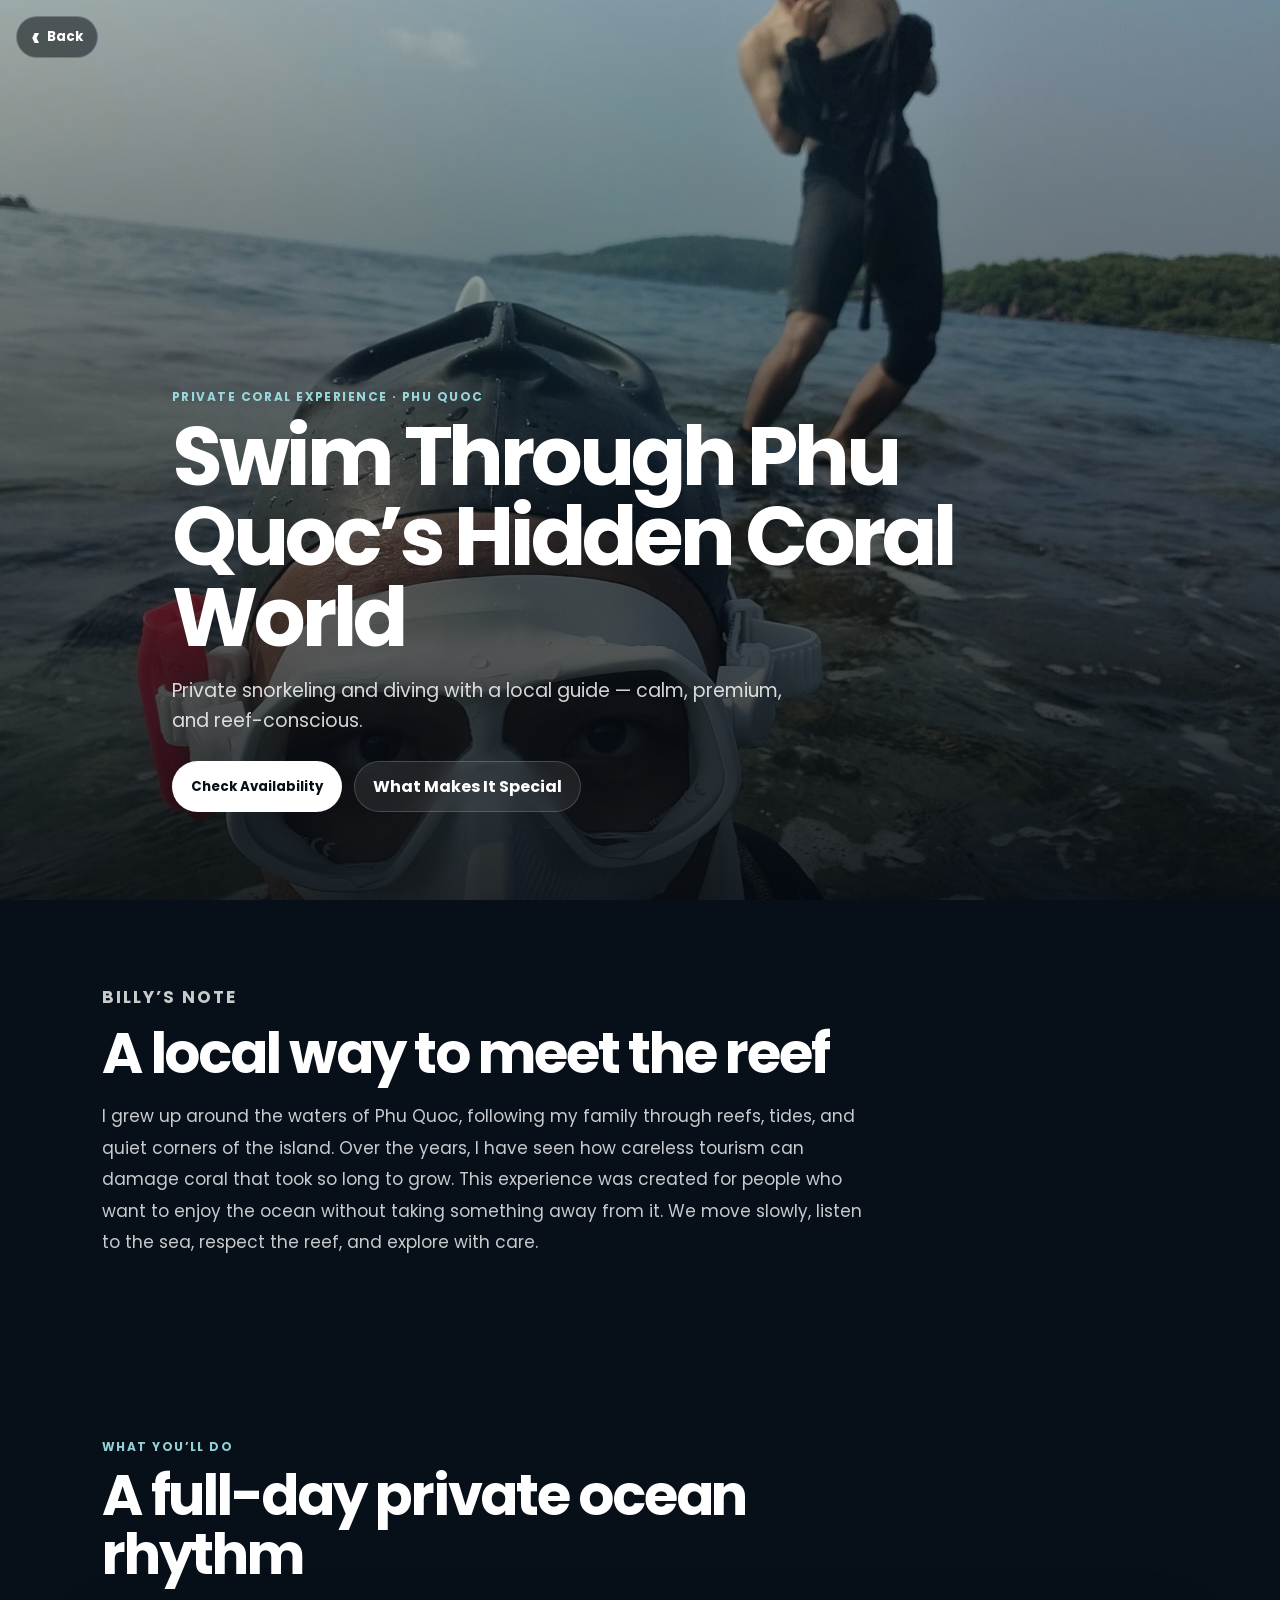
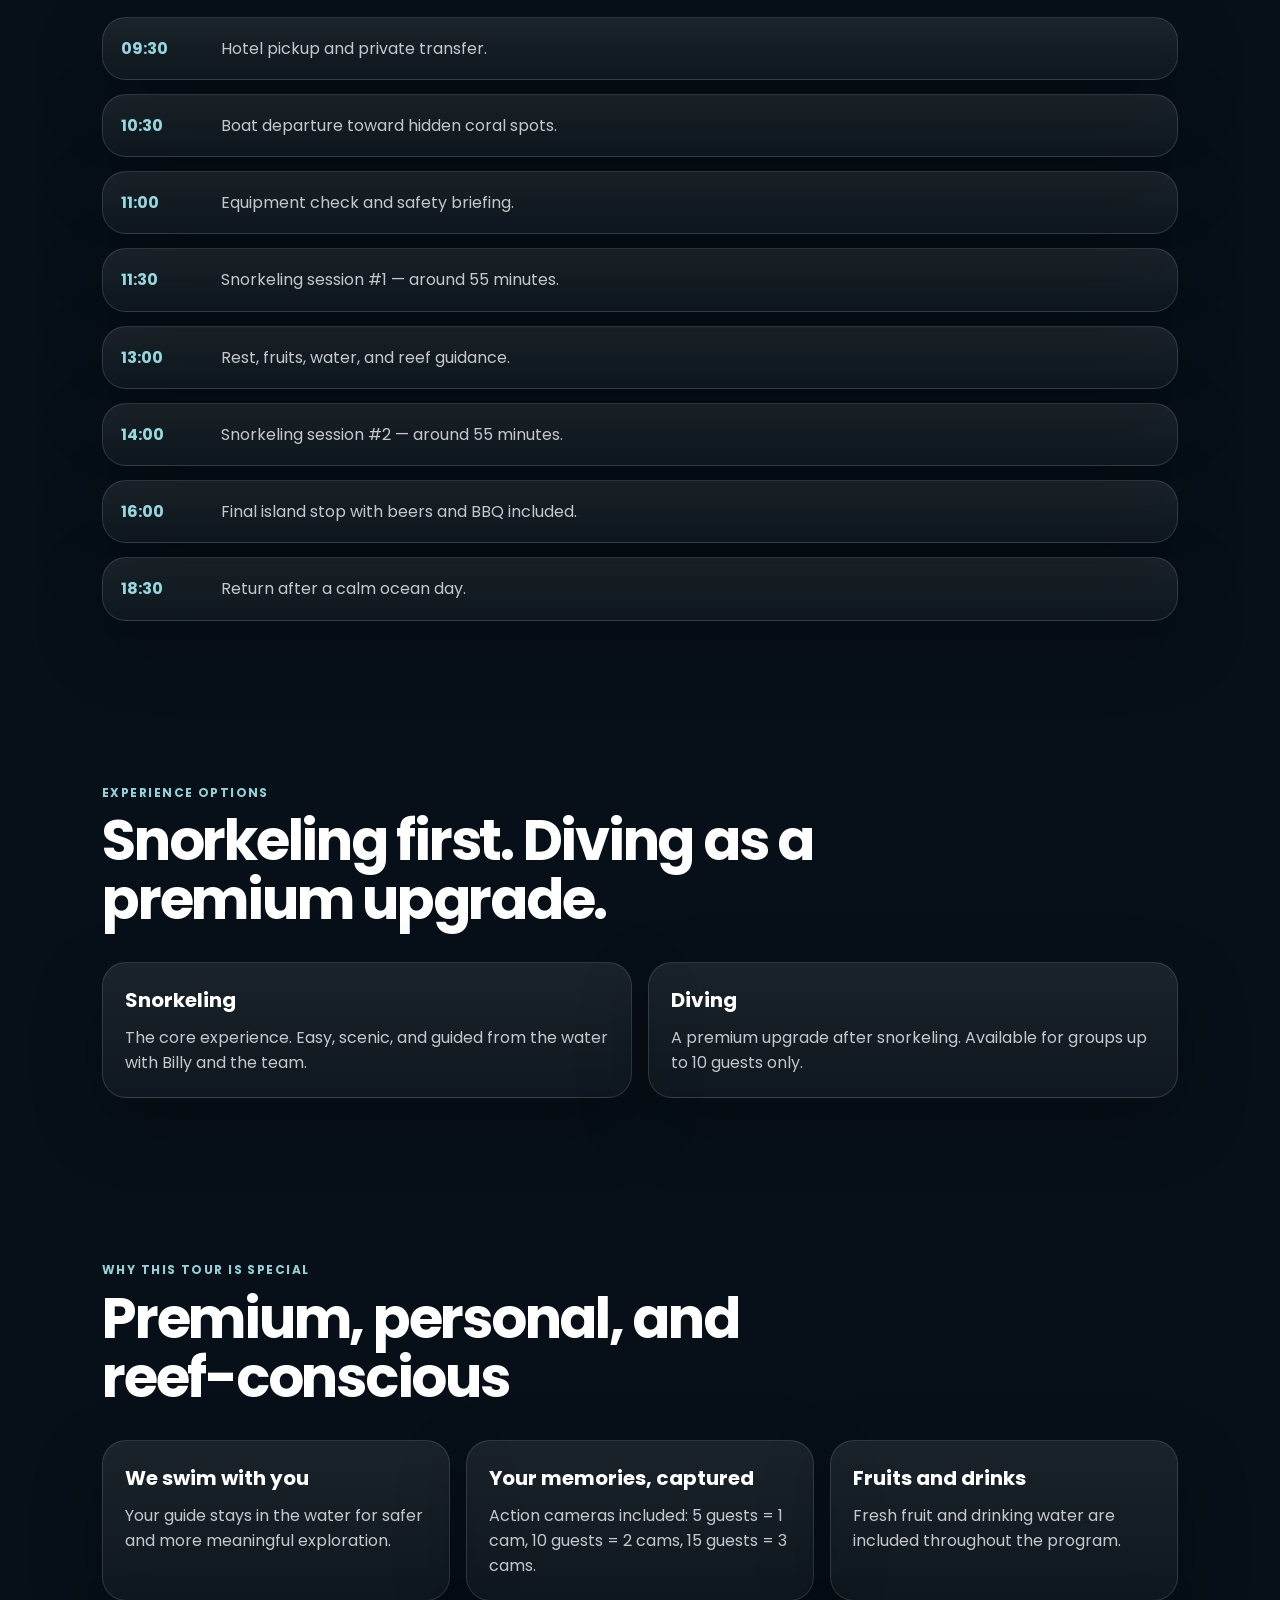
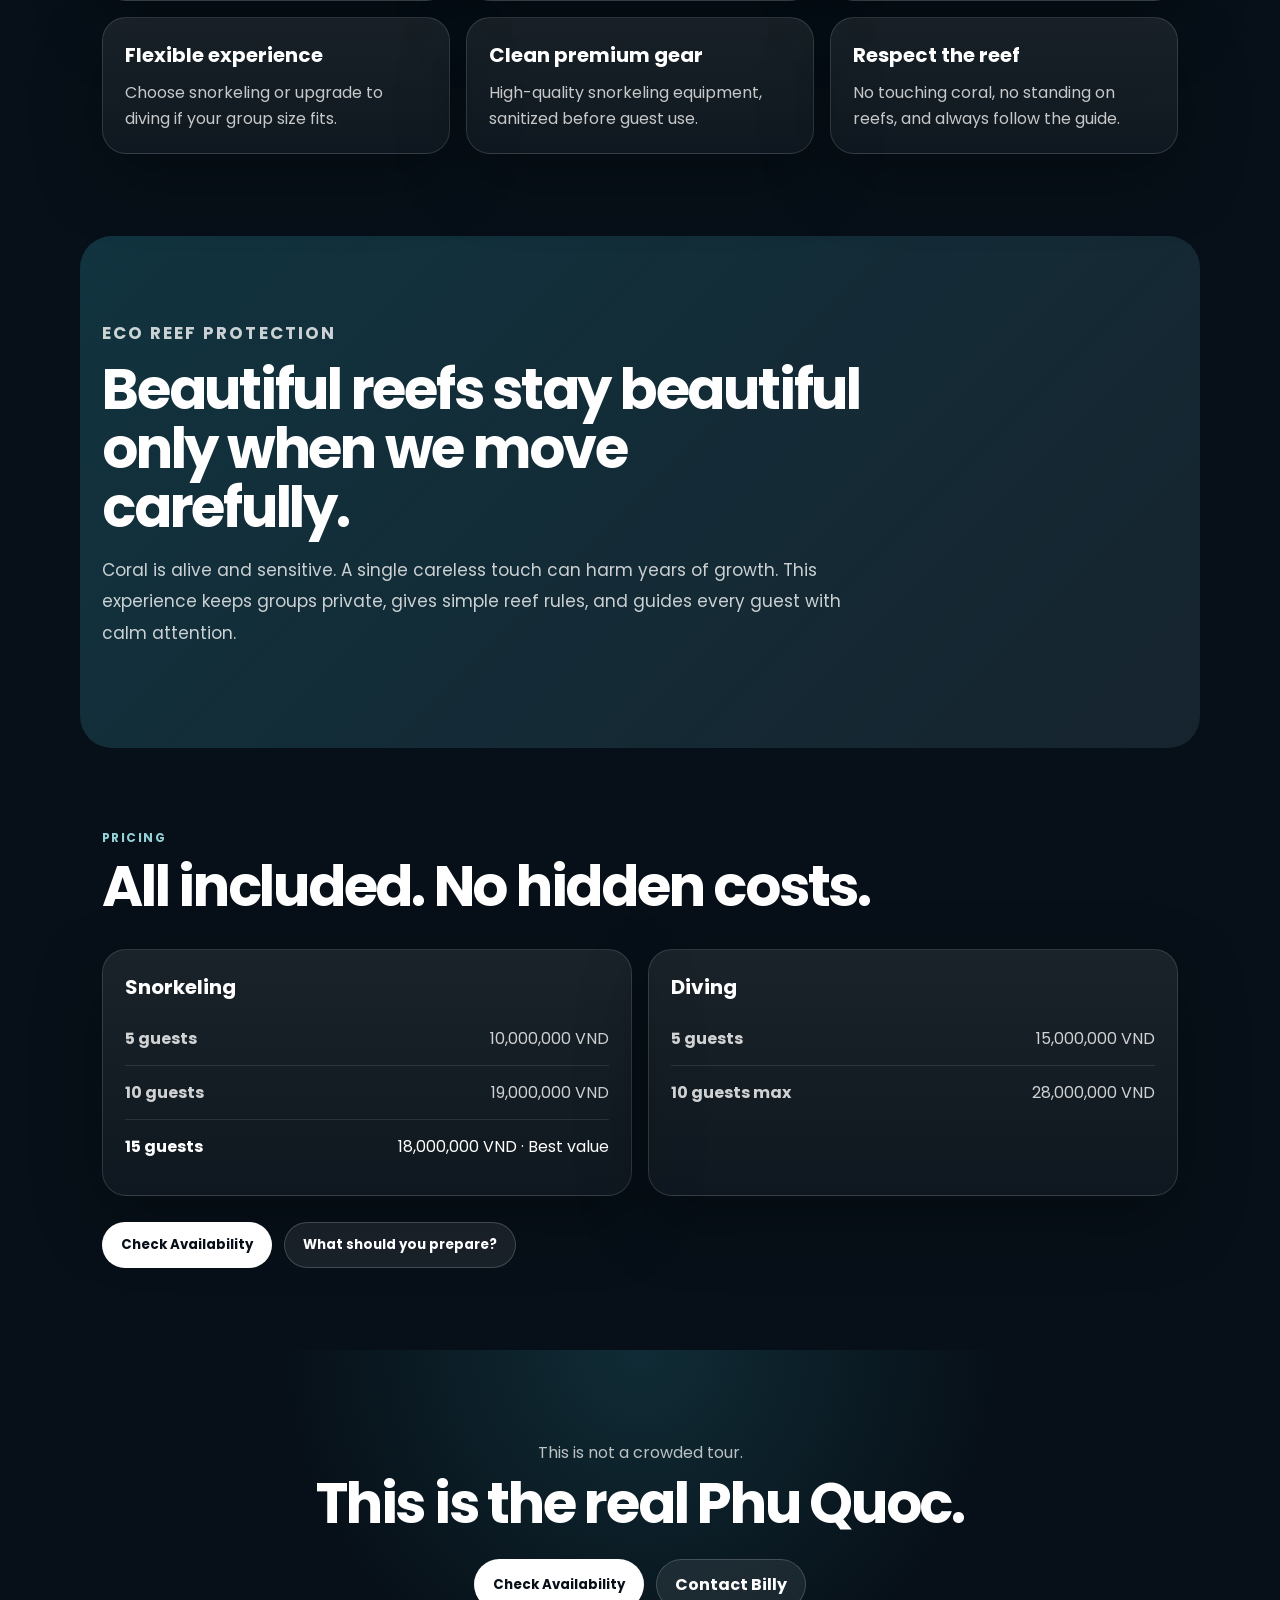
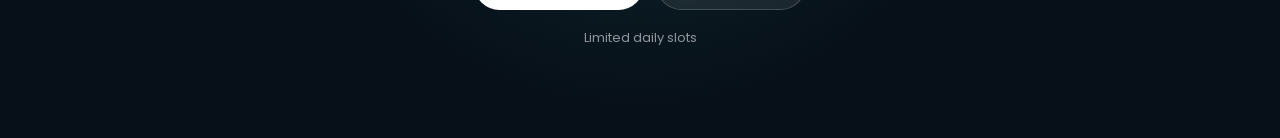
==== coral-snorkeling-phu-quoc.html @ 35837413 "snorkeling" ====
<!DOCTYPE html>
<html lang="en">
<head>
  <meta charset="UTF-8"> <!-- ✅ NEW -->
  <meta name="viewport" content="width=device-width, initial-scale=1.0"> <!-- ✅ NEW -->
  <title>Coral Snorkeling Phu Quoc | Billy and Friend Adventures</title> <!-- ✅ NEW -->
  <link href="https://fonts.googleapis.com/css2?family=Poppins:wght@300;500;700&display=swap" rel="stylesheet"> <!-- ✅ NEW -->
  <link rel="stylesheet" href="snorkeling.css"> <!-- ✅ NEW -->
</head>
<body class="snorkeling-page">
  <button class="snorkeling-back" type="button" id="snorkelingBackButton" aria-label="Back to homepage"><span aria-hidden="true">‹</span><span>Back</span></button> <!-- ✅ NEW -->
  <main>
    <section class="snorkeling-hero" id="top"> <!-- ✅ NEW -->
      <img class="snorkeling-hero-image" src="snorkeling.jpg" alt="Coral snorkeling in Phu Quoc" loading="eager" decoding="async"> <!-- ✅ NEW -->
      <video class="snorkeling-hero-video" id="snorkelingHeroVideo" muted loop playsinline preload="none" aria-hidden="true"><source data-src="snorkeling-hero.webm" type="video/webm"></video> <!-- ✅ NEW -->
      <div class="snorkeling-hero-overlay" aria-hidden="true"></div> <!-- ✅ NEW -->
      <div class="snorkeling-hero-content"> <!-- ✅ NEW -->
        <p class="snorkeling-kicker">Private coral experience · Phu Quoc</p>
        <h1>Swim Through Phu Quoc’s Hidden Coral World</h1>
        <p class="snorkeling-hero-subline">Private snorkeling and diving with a local guide — calm, premium, and reef-conscious.</p>
        <div class="snorkeling-hero-actions"><button class="snorkeling-btn snorkeling-btn-primary" type="button" data-open-booking>Check Availability</button><a class="snorkeling-btn snorkeling-btn-secondary" href="#why-special">What Makes It Special</a></div>
      </div>
    </section>
    <section class="snorkeling-section snorkeling-story" aria-labelledby="storyTitle"><p class="snorkeling-section-kicker">Billy’s note</p><h2 id="storyTitle">A local way to meet the reef</h2><p>I grew up around the waters of Phu Quoc, following my family through reefs, tides, and quiet corners of the island. Over the years, I have seen how careless tourism can damage coral that took so long to grow. This experience was created for people who want to enjoy the ocean without taking something away from it. We move slowly, listen to the sea, respect the reef, and explore with care.</p></section> <!-- ✅ NEW -->
    <section class="snorkeling-section" aria-labelledby="itineraryTitle"><p class="snorkeling-section-kicker">What you’ll do</p><h2 id="itineraryTitle">A full-day private ocean rhythm</h2><div class="snorkeling-timeline"><div><span>09:30</span><p>Hotel pickup and private transfer.</p></div><div><span>10:30</span><p>Boat departure toward hidden coral spots.</p></div><div><span>11:00</span><p>Equipment check and safety briefing.</p></div><div><span>11:30</span><p>Snorkeling session #1 — around 55 minutes.</p></div><div><span>13:00</span><p>Rest, fruits, water, and reef guidance.</p></div><div><span>14:00</span><p>Snorkeling session #2 — around 55 minutes.</p></div><div><span>16:00</span><p>Final island stop with beers and BBQ included.</p></div><div><span>18:30</span><p>Return after a calm ocean day.</p></div></div></section> <!-- ✅ NEW -->
    <section class="snorkeling-section snorkeling-options" aria-labelledby="experienceTitle"><p class="snorkeling-section-kicker">Experience options</p><h2 id="experienceTitle">Snorkeling first. Diving as a premium upgrade.</h2><div class="snorkeling-option-grid"><article class="snorkeling-card"><h3>Snorkeling</h3><p>The core experience. Easy, scenic, and guided from the water with Billy and the team.</p></article><article class="snorkeling-card"><h3>Diving</h3><p>A premium upgrade after snorkeling. Available for groups up to 10 guests only.</p></article></div></section> <!-- ✅ NEW -->
    <section class="snorkeling-section" id="why-special" aria-labelledby="specialTitle"><p class="snorkeling-section-kicker">Why this tour is special</p><h2 id="specialTitle">Premium, personal, and reef-conscious</h2><div class="snorkeling-feature-grid"><article><h3>We swim with you</h3><p>Your guide stays in the water for safer and more meaningful exploration.</p></article><article><h3>Your memories, captured</h3><p>Action cameras included: 5 guests = 1 cam, 10 guests = 2 cams, 15 guests = 3 cams.</p></article><article><h3>Fruits and drinks</h3><p>Fresh fruit and drinking water are included throughout the program.</p></article><article><h3>Flexible experience</h3><p>Choose snorkeling or upgrade to diving if your group size fits.</p></article><article><h3>Clean premium gear</h3><p>High-quality snorkeling equipment, sanitized before guest use.</p></article><article><h3>Respect the reef</h3><p>No touching coral, no standing on reefs, and always follow the guide.</p></article></div></section> <!-- ✅ NEW -->
    <section class="snorkeling-section snorkeling-eco" aria-labelledby="ecoTitle"><p class="snorkeling-section-kicker">Eco reef protection</p><h2 id="ecoTitle">Beautiful reefs stay beautiful only when we move carefully.</h2><p>Coral is alive and sensitive. A single careless touch can harm years of growth. This experience keeps groups private, gives simple reef rules, and guides every guest with calm attention.</p></section> <!-- ✅ NEW -->
    <section class="snorkeling-section" aria-labelledby="pricingTitle"><p class="snorkeling-section-kicker">Pricing</p><h2 id="pricingTitle">All included. No hidden costs.</h2><div class="snorkeling-price-grid"><article class="snorkeling-price-card"><h3>Snorkeling</h3><p><strong>5 guests</strong><span>10,000,000 VND</span></p><p><strong>10 guests</strong><span>19,000,000 VND</span></p><p class="is-best"><strong>15 guests</strong><span>18,000,000 VND · Best value</span></p></article><article class="snorkeling-price-card"><h3>Diving</h3><p><strong>5 guests</strong><span>15,000,000 VND</span></p><p><strong>10 guests max</strong><span>28,000,000 VND</span></p></article></div><div class="snorkeling-section-actions"><button class="snorkeling-btn snorkeling-btn-primary" type="button" data-open-booking>Check Availability</button><button class="snorkeling-btn snorkeling-btn-secondary" type="button" data-open-prep>What should you prepare?</button></div></section> <!-- ✅ NEW -->
    <section class="snorkeling-final-cta"><p>This is not a crowded tour.</p><h2>This is the real Phu Quoc.</h2><div class="snorkeling-hero-actions"><button class="snorkeling-btn snorkeling-btn-primary" type="button" data-open-booking>Check Availability</button><a class="snorkeling-btn snorkeling-btn-secondary" href="index.html">Contact Billy</a></div><span>Limited daily slots</span></section> <!-- ✅ NEW -->
  </main>
  <div class="snorkeling-modal" id="snorkelingBookingModal" aria-hidden="true"><div class="snorkeling-modal-card" role="dialog" aria-modal="true" aria-labelledby="bookingTitle"><button class="snorkeling-modal-close" type="button" data-close-booking aria-label="Close booking">×</button><h2 id="bookingTitle">Check Availability</h2><p class="snorkeling-modal-copy">Choose your date and group details. This is a placeholder booking flow and can be connected later.</p><form class="snorkeling-booking-form" id="snorkelingBookingForm"><label>Date<input type="date" id="bookingDate" required></label><label>Number of guests<input type="number" id="bookingGuests" min="1" max="15" value="5" required></label><label>Experience<select id="bookingExperience"><option value="snorkeling">Snorkeling</option><option value="diving">Diving</option></select></label><label>Name<input type="text" id="bookingName" placeholder="Your name" required></label><label>Contact<input type="text" id="bookingContact" placeholder="WhatsApp, phone, email..." required></label><div class="snorkeling-booking-warning" id="bookingWarning" role="status"></div><div class="snorkeling-booking-summary" id="bookingSummary">Select details to see the estimated package.</div><fieldset><legend>Payment option</legend><label class="snorkeling-radio"><input type="radio" name="payment" value="paypal" checked> PayPal</label><label class="snorkeling-radio"><input type="radio" name="payment" value="bank"> Bank transfer deposit 40%</label></fieldset><button class="snorkeling-btn snorkeling-btn-primary" type="submit">Continue</button></form><div class="snorkeling-confirmation" id="snorkelingConfirmation" aria-live="polite"></div></div></div> <!-- ✅ NEW -->
  <div class="snorkeling-modal" id="snorkelingPrepModal" aria-hidden="true"><div class="snorkeling-modal-card" role="dialog" aria-modal="true" aria-labelledby="prepTitle"><button class="snorkeling-modal-close" type="button" data-close-prep aria-label="Close preparation">×</button><h2 id="prepTitle">What should you prepare?</h2><div class="snorkeling-prep-list"><section><h3>Bring</h3><p>Swimwear, towel, dry clothes, personal medicine, and reef-safe sunscreen if available.</p></section><section><h3>Safety</h3><p>Follow the guide, do not touch coral, do not stand on reef, and tell us if you are not confident swimming.</p></section><section><h3>Terms</h3><p>Weather may affect the itinerary. Deposit and cancellation policy are placeholders and will be updated later.</p></section></div></div></div> <!-- ✅ NEW -->
  <script src="snorkeling.js"></script> <!-- ✅ NEW -->
</body>
</html>
---- snorkeling.css ----
/* ✅ NEW: SNORKELING LANDING PAGE */
*{box-sizing:border-box}html{scroll-behavior:smooth;background:#071018}body.snorkeling-page{margin:0;font-family:'Poppins',sans-serif;background:#071018;color:#fff;opacity:0;transition:opacity .46s ease}body.snorkeling-page.is-ready{opacity:1}.snorkeling-back{position:fixed;top:calc(env(safe-area-inset-top,0px) + 16px);left:16px;z-index:40;display:inline-flex;align-items:center;gap:7px;min-height:42px;padding:9px 14px;border:1px solid rgba(255,255,255,.22);border-radius:999px;background:rgba(6,12,18,.52);color:#fff;backdrop-filter:blur(12px);-webkit-backdrop-filter:blur(12px);cursor:pointer;font-family:inherit;font-weight:700}.snorkeling-back span:first-child{font-size:28px;line-height:.8}.snorkeling-hero{position:relative;min-height:100vh;min-height:100svh;min-height:100dvh;display:flex;align-items:flex-end;overflow:hidden;background:#071018}.snorkeling-hero-image,.snorkeling-hero-video{position:absolute;inset:0;width:100%;height:100%;display:block;object-fit:cover}.snorkeling-hero-video{opacity:0;transition:opacity .8s ease}.snorkeling-hero-video.is-loaded{opacity:1}.snorkeling-hero-overlay{position:absolute;inset:0;background:linear-gradient(180deg,rgba(5,10,16,.18),rgba(5,10,16,.86)),radial-gradient(circle at 50% 25%,rgba(64,190,210,.18),transparent 42%)}.snorkeling-hero-content{position:relative;z-index:2;width:min(100%,980px);padding:0 22px calc(env(safe-area-inset-bottom,0px) + 54px);margin:0 auto}.snorkeling-kicker,.snorkeling-section-kicker{margin:0 0 12px;color:rgba(159,226,232,.92);font-size:12px;line-height:1.3;font-weight:700;letter-spacing:.12em;text-transform:uppercase}.snorkeling-hero h1{margin:0;max-width:820px;font-size:clamp(38px,8vw,82px);line-height:.98;letter-spacing:-.05em}.snorkeling-hero-subline{max-width:620px;margin:18px 0 0;color:rgba(255,255,255,.82);font-size:clamp(15px,2.3vw,19px);line-height:1.55}.snorkeling-hero-actions,.snorkeling-section-actions{display:flex;gap:12px;flex-wrap:wrap;margin-top:26px}.snorkeling-btn{display:inline-flex;align-items:center;justify-content:center;min-height:46px;padding:12px 18px;border-radius:999px;border:1px solid rgba(255,255,255,.18);font-family:inherit;font-weight:700;text-decoration:none;cursor:pointer}.snorkeling-btn-primary{background:#fff;color:#071018}.snorkeling-btn-secondary{background:rgba(255,255,255,.08);color:#fff;backdrop-filter:blur(10px);-webkit-backdrop-filter:blur(10px)}.snorkeling-section{width:min(100%,1120px);margin:0 auto;padding:82px 22px}.snorkeling-section h2,.snorkeling-final-cta h2{margin:0;max-width:780px;font-size:clamp(30px,5vw,56px);line-height:1.05;letter-spacing:-.04em}.snorkeling-story p,.snorkeling-eco p{max-width:760px;color:rgba(255,255,255,.78);font-size:17px;line-height:1.85}.snorkeling-timeline{margin-top:32px;display:grid;gap:14px}.snorkeling-timeline div,.snorkeling-card,.snorkeling-feature-grid article,.snorkeling-price-card{border:1px solid rgba(255,255,255,.13);border-radius:24px;background:linear-gradient(180deg,rgba(255,255,255,.08),rgba(255,255,255,.035));box-shadow:0 24px 70px rgba(0,0,0,.28)}.snorkeling-timeline div{display:grid;grid-template-columns:86px 1fr;gap:14px;padding:18px}.snorkeling-timeline span{color:rgba(159,226,232,.95);font-weight:700}.snorkeling-timeline p,.snorkeling-card p,.snorkeling-feature-grid p{margin:0;color:rgba(255,255,255,.76);line-height:1.58}.snorkeling-option-grid,.snorkeling-feature-grid,.snorkeling-price-grid{display:grid;gap:16px;margin-top:32px}.snorkeling-card,.snorkeling-feature-grid article,.snorkeling-price-card{padding:22px}.snorkeling-card h3,.snorkeling-feature-grid h3,.snorkeling-price-card h3{margin:0 0 10px;font-size:20px}.snorkeling-eco{width:min(calc(100% - 44px),1120px);border-radius:32px;background:linear-gradient(135deg,rgba(35,125,138,.28),rgba(255,255,255,.055)),#091722}.snorkeling-price-card p{display:flex;justify-content:space-between;gap:16px;margin:0;padding:14px 0;border-bottom:1px solid rgba(255,255,255,.1);color:rgba(255,255,255,.8)}.snorkeling-price-card p:last-child{border-bottom:0}.snorkeling-price-card .is-best{color:#fff}.snorkeling-final-cta{padding:90px 22px calc(env(safe-area-inset-bottom,0px) + 90px);text-align:center;background:radial-gradient(circle at 50% 0%,rgba(64,190,210,.16),transparent 48%)}.snorkeling-final-cta p{margin:0 0 10px;color:rgba(255,255,255,.72)}.snorkeling-final-cta h2{margin-left:auto;margin-right:auto}.snorkeling-final-cta .snorkeling-hero-actions{justify-content:center}.snorkeling-final-cta span{display:block;margin-top:18px;color:rgba(255,255,255,.55);font-size:13px}.snorkeling-modal{position:fixed;inset:0;z-index:70;display:flex;align-items:center;justify-content:center;padding:22px;background:rgba(0,0,0,.72);opacity:0;visibility:hidden;pointer-events:none;transition:opacity .24s ease,visibility .24s ease}.snorkeling-modal.is-open{opacity:1;visibility:visible;pointer-events:auto}.snorkeling-modal-card{position:relative;width:min(100%,560px);max-height:calc(100dvh - 44px);overflow-y:auto;padding:26px;border-radius:26px;border:1px solid rgba(255,255,255,.18);background:linear-gradient(180deg,rgba(24,31,39,.96),rgba(8,13,20,.98));box-shadow:0 30px 90px rgba(0,0,0,.54)}.snorkeling-modal-close{position:absolute;top:12px;right:12px;width:38px;height:38px;border-radius:999px;border:1px solid rgba(255,255,255,.18);background:rgba(255,255,255,.08);color:#fff;font-size:24px;cursor:pointer}.snorkeling-modal h2{margin:0 44px 10px 0}.snorkeling-modal-copy{color:rgba(255,255,255,.68);line-height:1.55}.snorkeling-booking-form{display:grid;gap:14px;margin-top:20px}.snorkeling-booking-form label{display:grid;gap:7px;color:rgba(255,255,255,.82);font-size:13px;font-weight:700}.snorkeling-booking-form input,.snorkeling-booking-form select{width:100%;min-height:44px;border:1px solid rgba(255,255,255,.16);border-radius:14px;background:rgba(255,255,255,.08);color:#fff;padding:10px 12px;font-family:inherit}.snorkeling-booking-form option{color:#111}.snorkeling-booking-form fieldset{border:1px solid rgba(255,255,255,.14);border-radius:16px;padding:12px}.snorkeling-radio{display:flex!important;grid-template-columns:auto 1fr;align-items:center}.snorkeling-radio input{width:auto;min-height:auto}.snorkeling-booking-warning{display:none;padding:11px 13px;border-radius:14px;background:rgba(239,68,68,.16);border:1px solid rgba(239,68,68,.34);color:#fff;font-size:13px}.snorkeling-booking-warning.is-visible{display:block}.snorkeling-booking-summary,.snorkeling-confirmation{padding:12px 13px;border-radius:16px;background:rgba(255,255,255,.08);color:rgba(255,255,255,.82);line-height:1.5;font-size:13px}.snorkeling-prep-list{display:grid;gap:14px;margin-top:18px}.snorkeling-prep-list section{padding:14px;border-radius:18px;background:rgba(255,255,255,.07)}.snorkeling-prep-list h3{margin:0 0 8px}.snorkeling-prep-list p{margin:0;color:rgba(255,255,255,.75);line-height:1.55}@media (min-width:769px){.snorkeling-option-grid{grid-template-columns:repeat(2,1fr)}.snorkeling-feature-grid{grid-template-columns:repeat(3,1fr)}.snorkeling-price-grid{grid-template-columns:repeat(2,1fr)}.snorkeling-hero-content{padding-bottom:88px}}@media (max-width:768px){.snorkeling-section{padding:64px 20px}.snorkeling-timeline div{grid-template-columns:1fr}.snorkeling-btn{width:100%}.snorkeling-back{left:12px}}@media (prefers-reduced-motion:reduce){*,*::before,*::after{animation-duration:.001ms!important;animation-iteration-count:1!important;transition-duration:.001ms!important;scroll-behavior:auto!important}}
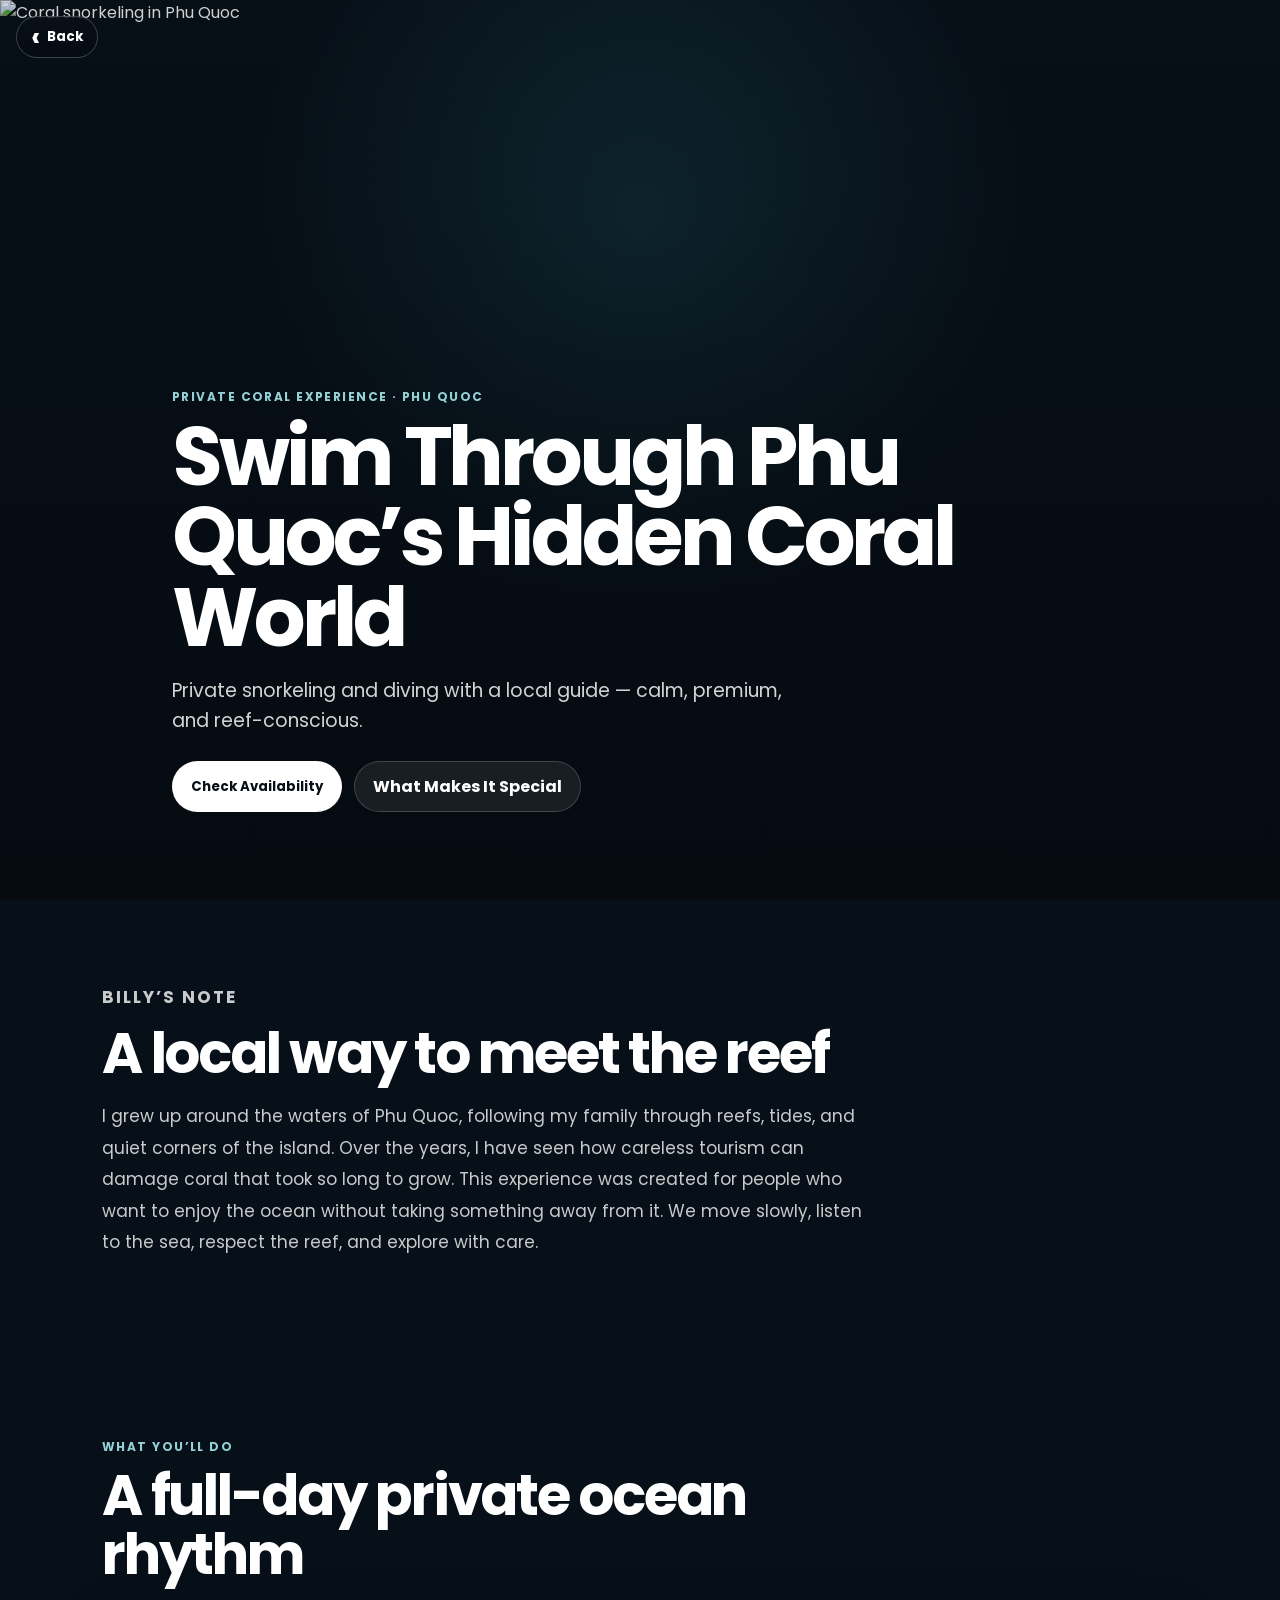
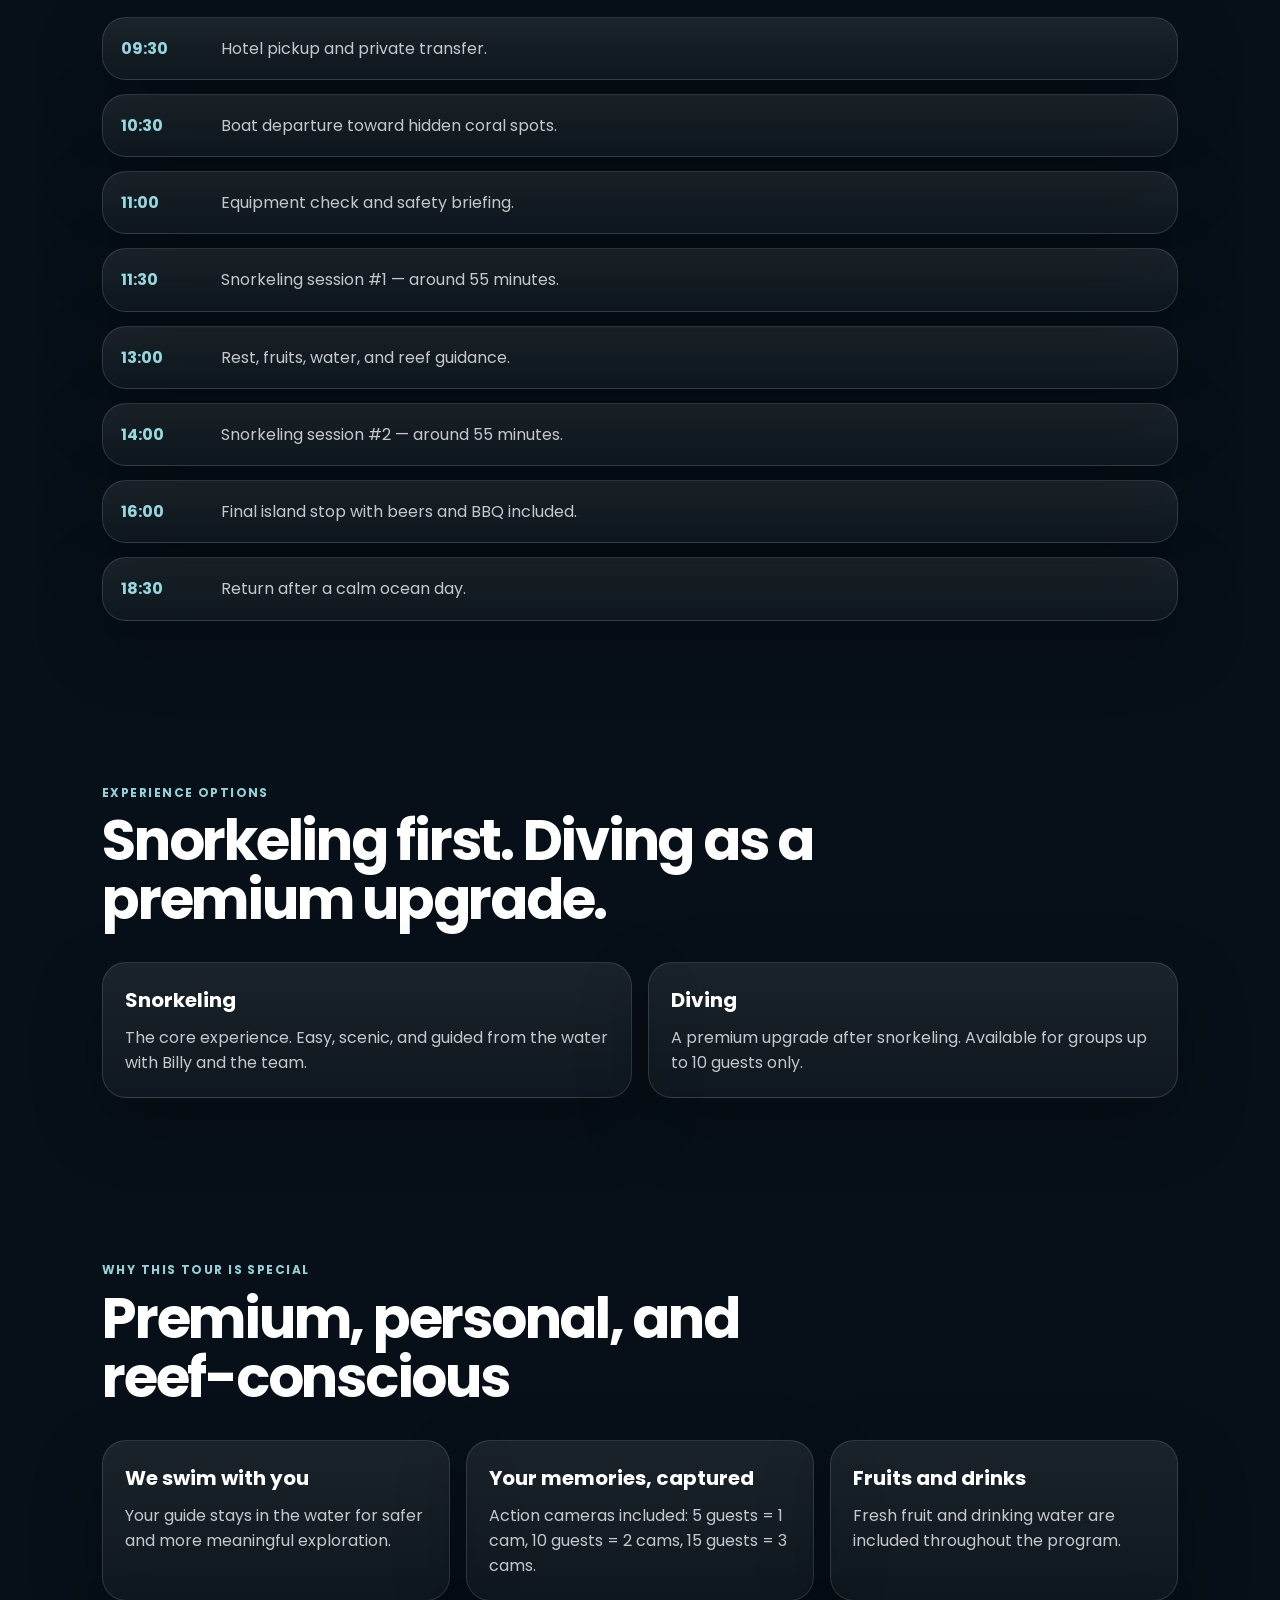
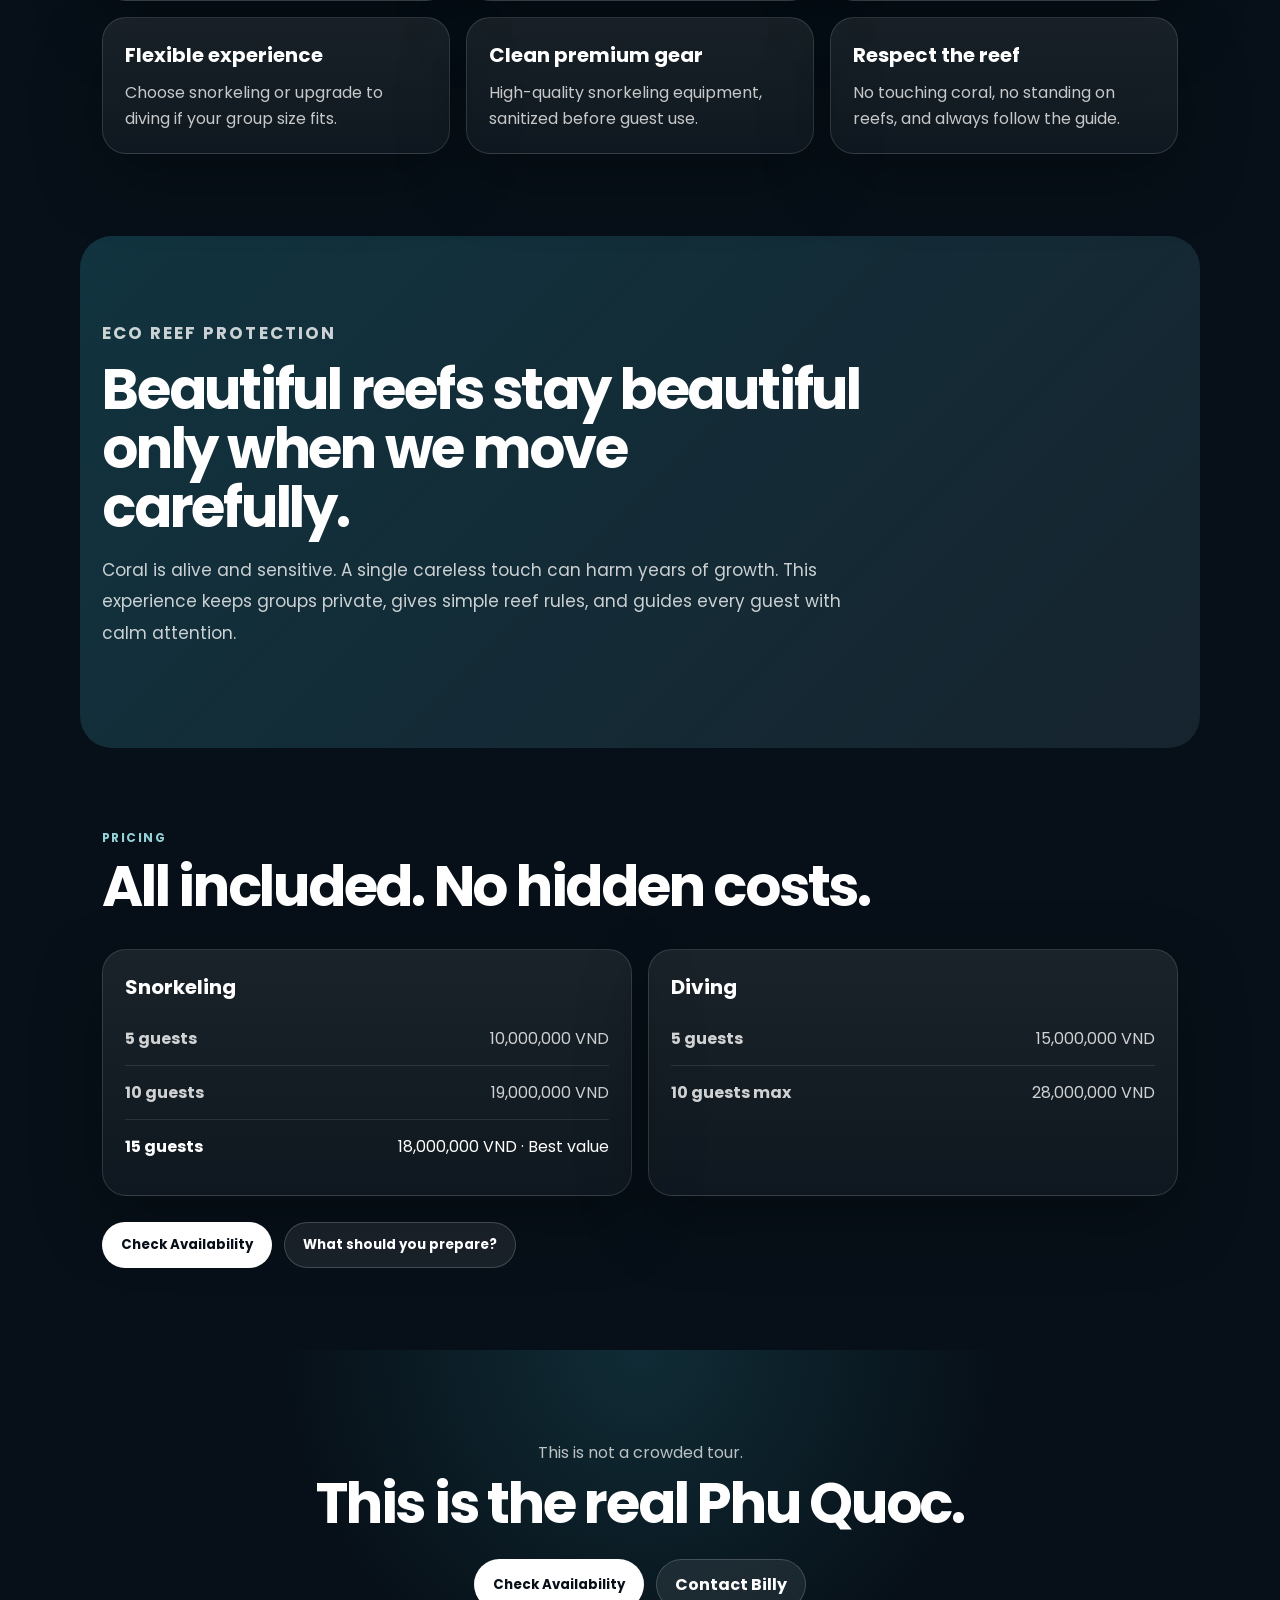
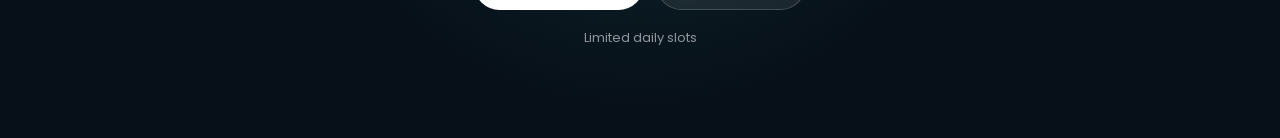
==== commit c0f53794: "Update coral-snorkeling-phu-quoc.html" ====
--- a/coral-snorkeling-phu-quoc.html
+++ b/coral-snorkeling-phu-quoc.html
@@ -5,13 +5,17 @@
   <meta name="viewport" content="width=device-width, initial-scale=1.0"> <!-- ✅ NEW -->
   <title>Coral Snorkeling Phu Quoc | Billy and Friend Adventures</title> <!-- ✅ NEW -->
   <link href="https://fonts.googleapis.com/css2?family=Poppins:wght@300;500;700&display=swap" rel="stylesheet"> <!-- ✅ NEW -->
-  <link rel="stylesheet" href="snorkeling.css"> <!-- ✅ NEW -->
+  <link rel="icon" href="data:,"> <!-- ✅ NEW: prevent favicon.ico 404 during local testing -->
+  <style> /* ✅ UPDATED: merged snorkeling.css into HTML */
+/* ✅ NEW: SNORKELING LANDING PAGE */
+*{box-sizing:border-box}html{scroll-behavior:smooth;background:#071018}body.snorkeling-page{margin:0;font-family:'Poppins',sans-serif;background:#071018;color:#fff;opacity:1;transition:opacity .46s ease}body.snorkeling-page.is-ready{opacity:1}.snorkeling-back{position:fixed;top:calc(env(safe-area-inset-top,0px) + 16px);left:16px;z-index:40;display:inline-flex;align-items:center;gap:7px;min-height:42px;padding:9px 14px;border:1px solid rgba(255,255,255,.22);border-radius:999px;background:rgba(6,12,18,.52);color:#fff;backdrop-filter:blur(12px);-webkit-backdrop-filter:blur(12px);cursor:pointer;font-family:inherit;font-weight:700}.snorkeling-back span:first-child{font-size:28px;line-height:.8}.snorkeling-hero{position:relative;min-height:100vh;min-height:100svh;min-height:100dvh;display:flex;align-items:flex-end;overflow:hidden;background:#071018}.snorkeling-hero-image,.snorkeling-hero-video{position:absolute;inset:0;width:100%;height:100%;display:block;object-fit:cover}.snorkeling-hero-video{opacity:0;transition:opacity .8s ease}.snorkeling-hero-video.is-loaded{opacity:1}.snorkeling-hero-overlay{position:absolute;inset:0;background:linear-gradient(180deg,rgba(5,10,16,.18),rgba(5,10,16,.86)),radial-gradient(circle at 50% 25%,rgba(64,190,210,.18),transparent 42%)}.snorkeling-hero-content{position:relative;z-index:2;width:min(100%,980px);padding:0 22px calc(env(safe-area-inset-bottom,0px) + 54px);margin:0 auto}.snorkeling-kicker,.snorkeling-section-kicker{margin:0 0 12px;color:rgba(159,226,232,.92);font-size:12px;line-height:1.3;font-weight:700;letter-spacing:.12em;text-transform:uppercase}.snorkeling-hero h1{margin:0;max-width:820px;font-size:clamp(38px,8vw,82px);line-height:.98;letter-spacing:-.05em}.snorkeling-hero-subline{max-width:620px;margin:18px 0 0;color:rgba(255,255,255,.82);font-size:clamp(15px,2.3vw,19px);line-height:1.55}.snorkeling-hero-actions,.snorkeling-section-actions{display:flex;gap:12px;flex-wrap:wrap;margin-top:26px}.snorkeling-btn{display:inline-flex;align-items:center;justify-content:center;min-height:46px;padding:12px 18px;border-radius:999px;border:1px solid rgba(255,255,255,.18);font-family:inherit;font-weight:700;text-decoration:none;cursor:pointer}.snorkeling-btn-primary{background:#fff;color:#071018}.snorkeling-btn-secondary{background:rgba(255,255,255,.08);color:#fff;backdrop-filter:blur(10px);-webkit-backdrop-filter:blur(10px)}.snorkeling-section{width:min(100%,1120px);margin:0 auto;padding:82px 22px}.snorkeling-section h2,.snorkeling-final-cta h2{margin:0;max-width:780px;font-size:clamp(30px,5vw,56px);line-height:1.05;letter-spacing:-.04em}.snorkeling-story p,.snorkeling-eco p{max-width:760px;color:rgba(255,255,255,.78);font-size:17px;line-height:1.85}.snorkeling-timeline{margin-top:32px;display:grid;gap:14px}.snorkeling-timeline div,.snorkeling-card,.snorkeling-feature-grid article,.snorkeling-price-card{border:1px solid rgba(255,255,255,.13);border-radius:24px;background:linear-gradient(180deg,rgba(255,255,255,.08),rgba(255,255,255,.035));box-shadow:0 24px 70px rgba(0,0,0,.28)}.snorkeling-timeline div{display:grid;grid-template-columns:86px 1fr;gap:14px;padding:18px}.snorkeling-timeline span{color:rgba(159,226,232,.95);font-weight:700}.snorkeling-timeline p,.snorkeling-card p,.snorkeling-feature-grid p{margin:0;color:rgba(255,255,255,.76);line-height:1.58}.snorkeling-option-grid,.snorkeling-feature-grid,.snorkeling-price-grid{display:grid;gap:16px;margin-top:32px}.snorkeling-card,.snorkeling-feature-grid article,.snorkeling-price-card{padding:22px}.snorkeling-card h3,.snorkeling-feature-grid h3,.snorkeling-price-card h3{margin:0 0 10px;font-size:20px}.snorkeling-eco{width:min(calc(100% - 44px),1120px);border-radius:32px;background:linear-gradient(135deg,rgba(35,125,138,.28),rgba(255,255,255,.055)),#091722}.snorkeling-price-card p{display:flex;justify-content:space-between;gap:16px;margin:0;padding:14px 0;border-bottom:1px solid rgba(255,255,255,.1);color:rgba(255,255,255,.8)}.snorkeling-price-card p:last-child{border-bottom:0}.snorkeling-price-card .is-best{color:#fff}.snorkeling-final-cta{padding:90px 22px calc(env(safe-area-inset-bottom,0px) + 90px);text-align:center;background:radial-gradient(circle at 50% 0%,rgba(64,190,210,.16),transparent 48%)}.snorkeling-final-cta p{margin:0 0 10px;color:rgba(255,255,255,.72)}.snorkeling-final-cta h2{margin-left:auto;margin-right:auto}.snorkeling-final-cta .snorkeling-hero-actions{justify-content:center}.snorkeling-final-cta span{display:block;margin-top:18px;color:rgba(255,255,255,.55);font-size:13px}.snorkeling-modal{position:fixed;inset:0;z-index:70;display:flex;align-items:center;justify-content:center;padding:22px;background:rgba(0,0,0,.72);opacity:0;visibility:hidden;pointer-events:none;transition:opacity .24s ease,visibility .24s ease}.snorkeling-modal.is-open{opacity:1;visibility:visible;pointer-events:auto}.snorkeling-modal-card{position:relative;width:min(100%,560px);max-height:calc(100dvh - 44px);overflow-y:auto;padding:26px;border-radius:26px;border:1px solid rgba(255,255,255,.18);background:linear-gradient(180deg,rgba(24,31,39,.96),rgba(8,13,20,.98));box-shadow:0 30px 90px rgba(0,0,0,.54)}.snorkeling-modal-close{position:absolute;top:12px;right:12px;width:38px;height:38px;border-radius:999px;border:1px solid rgba(255,255,255,.18);background:rgba(255,255,255,.08);color:#fff;font-size:24px;cursor:pointer}.snorkeling-modal h2{margin:0 44px 10px 0}.snorkeling-modal-copy{color:rgba(255,255,255,.68);line-height:1.55}.snorkeling-booking-form{display:grid;gap:14px;margin-top:20px}.snorkeling-booking-form label{display:grid;gap:7px;color:rgba(255,255,255,.82);font-size:13px;font-weight:700}.snorkeling-booking-form input,.snorkeling-booking-form select{width:100%;min-height:44px;border:1px solid rgba(255,255,255,.16);border-radius:14px;background:rgba(255,255,255,.08);color:#fff;padding:10px 12px;font-family:inherit}.snorkeling-booking-form option{color:#111}.snorkeling-booking-form fieldset{border:1px solid rgba(255,255,255,.14);border-radius:16px;padding:12px}.snorkeling-radio{display:flex!important;grid-template-columns:auto 1fr;align-items:center}.snorkeling-radio input{width:auto;min-height:auto}.snorkeling-booking-warning{display:none;padding:11px 13px;border-radius:14px;background:rgba(239,68,68,.16);border:1px solid rgba(239,68,68,.34);color:#fff;font-size:13px}.snorkeling-booking-warning.is-visible{display:block}.snorkeling-booking-summary,.snorkeling-confirmation{padding:12px 13px;border-radius:16px;background:rgba(255,255,255,.08);color:rgba(255,255,255,.82);line-height:1.5;font-size:13px}.snorkeling-prep-list{display:grid;gap:14px;margin-top:18px}.snorkeling-prep-list section{padding:14px;border-radius:18px;background:rgba(255,255,255,.07)}.snorkeling-prep-list h3{margin:0 0 8px}.snorkeling-prep-list p{margin:0;color:rgba(255,255,255,.75);line-height:1.55}@media (min-width:769px){.snorkeling-option-grid{grid-template-columns:repeat(2,1fr)}.snorkeling-feature-grid{grid-template-columns:repeat(3,1fr)}.snorkeling-price-grid{grid-template-columns:repeat(2,1fr)}.snorkeling-hero-content{padding-bottom:88px}}@media (max-width:768px){.snorkeling-section{padding:64px 20px}.snorkeling-timeline div{grid-template-columns:1fr}.snorkeling-btn{width:100%}.snorkeling-back{left:12px}}@media (prefers-reduced-motion:reduce){*,*::before,*::after{animation-duration:.001ms!important;animation-iteration-count:1!important;transition-duration:.001ms!important;scroll-behavior:auto!important}}
+  </style>
 </head>
 <body class="snorkeling-page">
   <button class="snorkeling-back" type="button" id="snorkelingBackButton" aria-label="Back to homepage"><span aria-hidden="true">‹</span><span>Back</span></button> <!-- ✅ NEW -->
   <main>
     <section class="snorkeling-hero" id="top"> <!-- ✅ NEW -->
-      <img class="snorkeling-hero-image" src="snorkeling.jpg" alt="Coral snorkeling in Phu Quoc" loading="eager" decoding="async"> <!-- ✅ NEW -->
+      <img class="snorkeling-hero-image" src="images/snorkeling.jpg" alt="Coral snorkeling in Phu Quoc" loading="eager" decoding="async"> <!-- ✅ NEW -->
       <video class="snorkeling-hero-video" id="snorkelingHeroVideo" muted loop playsinline preload="none" aria-hidden="true"><source data-src="snorkeling-hero.webm" type="video/webm"></video> <!-- ✅ NEW -->
       <div class="snorkeling-hero-overlay" aria-hidden="true"></div> <!-- ✅ NEW -->
       <div class="snorkeling-hero-content"> <!-- ✅ NEW -->
@@ -31,6 +35,6 @@
   </main>
   <div class="snorkeling-modal" id="snorkelingBookingModal" aria-hidden="true"><div class="snorkeling-modal-card" role="dialog" aria-modal="true" aria-labelledby="bookingTitle"><button class="snorkeling-modal-close" type="button" data-close-booking aria-label="Close booking">×</button><h2 id="bookingTitle">Check Availability</h2><p class="snorkeling-modal-copy">Choose your date and group details. This is a placeholder booking flow and can be connected later.</p><form class="snorkeling-booking-form" id="snorkelingBookingForm"><label>Date<input type="date" id="bookingDate" required></label><label>Number of guests<input type="number" id="bookingGuests" min="1" max="15" value="5" required></label><label>Experience<select id="bookingExperience"><option value="snorkeling">Snorkeling</option><option value="diving">Diving</option></select></label><label>Name<input type="text" id="bookingName" placeholder="Your name" required></label><label>Contact<input type="text" id="bookingContact" placeholder="WhatsApp, phone, email..." required></label><div class="snorkeling-booking-warning" id="bookingWarning" role="status"></div><div class="snorkeling-booking-summary" id="bookingSummary">Select details to see the estimated package.</div><fieldset><legend>Payment option</legend><label class="snorkeling-radio"><input type="radio" name="payment" value="paypal" checked> PayPal</label><label class="snorkeling-radio"><input type="radio" name="payment" value="bank"> Bank transfer deposit 40%</label></fieldset><button class="snorkeling-btn snorkeling-btn-primary" type="submit">Continue</button></form><div class="snorkeling-confirmation" id="snorkelingConfirmation" aria-live="polite"></div></div></div> <!-- ✅ NEW -->
   <div class="snorkeling-modal" id="snorkelingPrepModal" aria-hidden="true"><div class="snorkeling-modal-card" role="dialog" aria-modal="true" aria-labelledby="prepTitle"><button class="snorkeling-modal-close" type="button" data-close-prep aria-label="Close preparation">×</button><h2 id="prepTitle">What should you prepare?</h2><div class="snorkeling-prep-list"><section><h3>Bring</h3><p>Swimwear, towel, dry clothes, personal medicine, and reef-safe sunscreen if available.</p></section><section><h3>Safety</h3><p>Follow the guide, do not touch coral, do not stand on reef, and tell us if you are not confident swimming.</p></section><section><h3>Terms</h3><p>Weather may affect the itinerary. Deposit and cancellation policy are placeholders and will be updated later.</p></section></div></div></div> <!-- ✅ NEW -->
-  <script src="snorkeling.js"></script> <!-- ✅ NEW -->
+  <script src="js/snorkeling.js" defer></script> <!-- ✅ UPDATED: moved snorkeling page JS to external file -->
 </body>
-</html>
+</html>
